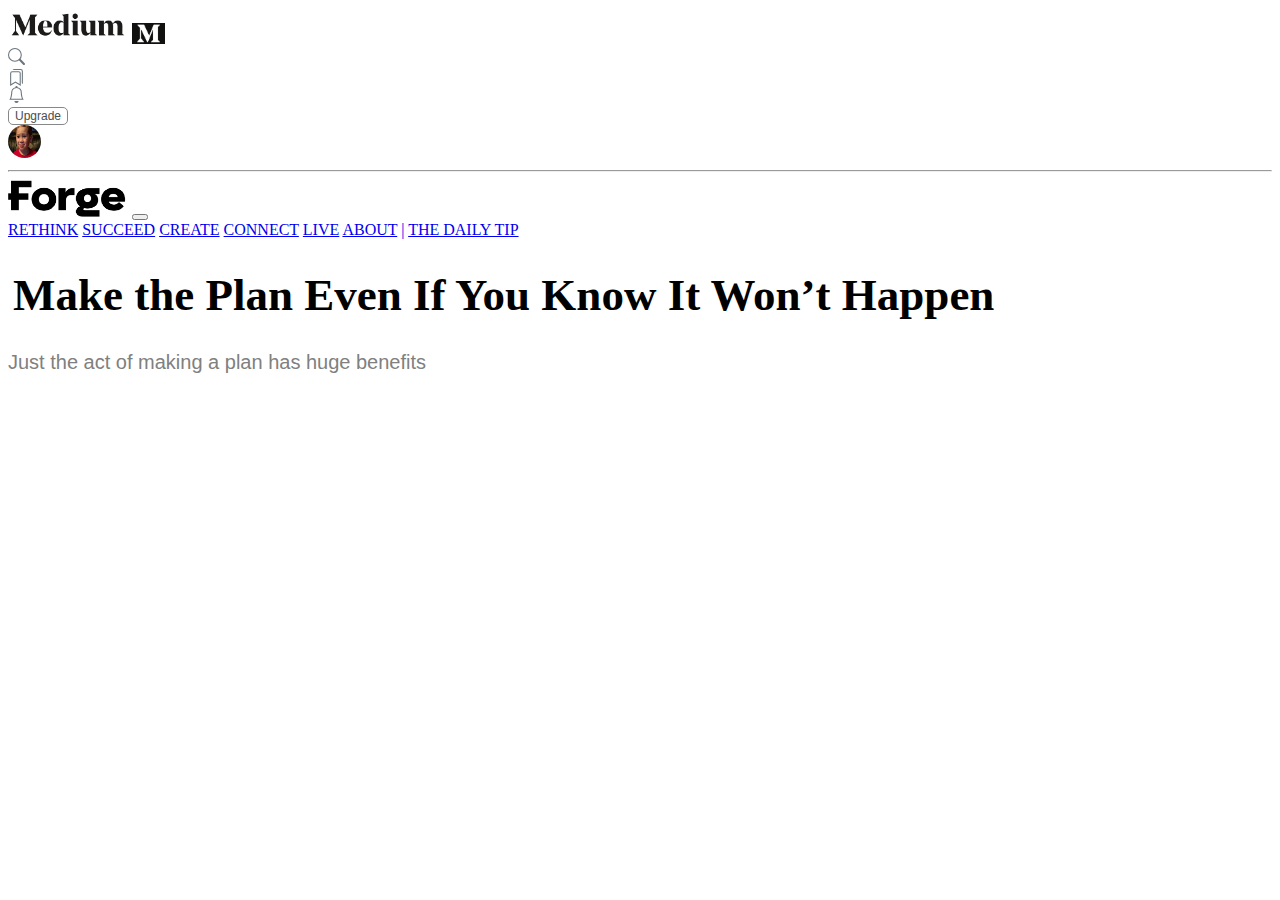
==== blog.html @ 6de5dee2 "Se agrego el HTML del blog" ====
<!DOCTYPE html>
<html lang="en">

<head>
    <meta charset="UTF-8">
    <meta name="viewport" content="width=device-width, initial-scale=1.0">
    <title>Blog</title>
    <link rel="stylesheet" href="https://stackpath.bootstrapcdn.com/bootstrap/4.5.0/css/bootstrap.min.css"
        integrity="sha384-9aIt2nRpC12Uk9gS9baDl411NQApFmC26EwAOH8WgZl5MYYxFfc+NcPb1dKGj7Sk" crossorigin="anonymous" />
    <link rel="stylesheet" href="/css/styles.css" />
</head>

<body>
    <div class="container mt-3">
        <div class="row">
            <div class="col-6">
                <img class="d-none d-md-block cursor-hand" src="images/Logo.png" width="120" alt="">
                <img class="d-sm-block d-md-none cursor-hand" src="images/Logo_Movil.jpg" alt="LogoM" width="33px">
            </div>
            <div class="col-6 d-flex justify-content-end">
                <svg class="bi bi-search cursor-hand mr-3" width="17px" viewBox="0 0 16 16"
                    xmlns="http://www.w3.org/2000/svg">
                    <path fill-rule="evenodd"
                        d="M10.442 10.442a1 1 0 0 1 1.415 0l3.85 3.85a1 1 0 0 1-1.414 1.415l-3.85-3.85a1 1 0 0 1 0-1.415z" />
                    <path fill-rule="evenodd"
                        d="M6.5 12a5.5 5.5 0 1 0 0-11 5.5 5.5 0 0 0 0 11zM13 6.5a6.5 6.5 0 1 1-13 0 6.5 6.5 0 0 1 13 0z" />
                </svg>
                <svg class="bi bi-bookmarks cursor-hand mr-3 btn-hidden" width="17px" viewBox="0 0 16 16"
                    xmlns="http://www.w3.org/2000/svg">
                    <path fill-rule="evenodd"
                        d="M7 13l5 3V4a2 2 0 0 0-2-2H4a2 2 0 0 0-2 2v12l5-3zm-4 1.234l4-2.4 4 2.4V4a1 1 0 0 0-1-1H4a1 1 0 0 0-1 1v10.234z" />
                    <path d="M14 14l-1-.6V2a1 1 0 0 0-1-1H4.268A2 2 0 0 1 6 0h6a2 2 0 0 1 2 2v12z" />
                </svg>
                <svg class="bi bi-bell cursor-hand mr-3" width="17px" viewBox="0 0 16 16"
                    xmlns="http://www.w3.org/2000/svg">
                    <path d="M8 16a2 2 0 0 0 2-2H6a2 2 0 0 0 2 2z" />
                    <path fill-rule="evenodd"
                        d="M8 1.918l-.797.161A4.002 4.002 0 0 0 4 6c0 .628-.134 2.197-.459 3.742-.16.767-.376 1.566-.663 2.258h10.244c-.287-.692-.502-1.49-.663-2.258C12.134 8.197 12 6.628 12 6a4.002 4.002 0 0 0-3.203-3.92L8 1.917zM14.22 12c.223.447.481.801.78 1H1c.299-.199.557-.553.78-1C2.68 10.2 3 6.88 3 6c0-2.42 1.72-4.44 4.005-4.901a1 1 0 1 1 1.99 0A5.002 5.002 0 0 1 13 6c0 .88.32 4.2 1.22 6z" />
                </svg>
                <button id="save-article" type="button"
                    class="btn btn-light cursor-hand mr-3 btn-hidden btn-upgrade">Upgrade</button>
                <img class="cursor-hand FotoPerfil" src="images/Ninomedium.jpeg" width="33px" height="33px"
                    alt="FotoPerfil">
            </div>
        </div>
    </div>
    <hr>
    <nav class="navbar navbar-expand-md navbar-light shadow-sm">
        <a class="navbar-brand" href="#"><img class="d-md-block cursor-hand ml-5" src="/images/forge_logo.png" width="120" alt=""></a>
        <button class="navbar-toggler" type="button" data-toggle="collapse" data-target="#navbarNavAltMarkup" aria-controls="navbarNavAltMarkup" aria-expanded="false" aria-label="Toggle navigation">
            <span class="navbar-toggler-icon"></span>
        </button>
        <div class="collapse navbar-collapse" id="navbarNavAltMarkup">
            <div class="navbar-nav">
                <a class="nav-item nav-link" href="#">RETHINK</a>
                <a class="nav-item nav-link" href="#">SUCCEED</a>
                <a class="nav-item nav-link" href="#">CREATE</a>
                <a class="nav-item nav-link" href="#">CONNECT</a>
                <a class="nav-item nav-link" href="#">LIVE</a>
                <a class="nav-item nav-link" href="#">ABOUT</a>
                <a class="nav-item nav-link disabled" href="#">|</a>
                <a class="nav-item nav-link" href="#">THE DAILY TIP</a>
            </div>
        </div>
    </nav>
    <div class="container">
        <div class="row">
            <div class="col-12 col-md-8">
                <h1 id="font-title" class="text-dark mt-4 mt-md-4">Make the Plan Even If You Know It Won’t Happen</h1>
                <h2 id="font-subtitle-blog" class=" mt-4 mt-md-4">Just the act of making a plan has huge benefits</h2>
            </div>
        </div>
    </div>
    <!-- ----------- En lazando archivos necesarios para BOOTSTRAP ---------------------- -->
    <script src="https://code.jquery.com/jquery-3.5.1.min.js"
        integrity="sha256-9/aliU8dGd2tb6OSsuzixeV4y/faTqgFtohetphbbj0=" crossorigin="anonymous"></script>
    <script src="https://cdn.jsdelivr.net/npm/popper.js@1.16.0/dist/umd/popper.min.js"
        integrity="sha384-Q6E9RHvbIyZFJoft+2mJbHaEWldlvI9IOYy5n3zV9zzTtmI3UksdQRVvoxMfooAo"
        crossorigin="anonymous"></script>
    <!-- Enlazando bootstrap en script para que funcione-->
    <script src="https://stackpath.bootstrapcdn.com/bootstrap/4.5.0/js/bootstrap.min.js"
        integrity="sha384-OgVRvuATP1z7JjHLkuOU7Xw704+h835Lr+6QL9UvYjZE3Ipu6Tp75j7Bh/kR0JKI"
        crossorigin="anonymous"></script>
    <script src="/js/main.js"></script>
</body>

</html>
---- css/styles.css ----
svg {
  fill: #6c757d;
}

.author {
  font-size: 11px;
  color: #6c757d;
}

.section-a-center-card {
  line-height: 1;
  font-size: 0.8rem;
}

.section-a-center-card img {
  width: 100px;
  height: 100px;
}

.section-a-center-card a {
  color: black;
  font-size: 0.8rem;
}

.cursor-hand:hover {
  cursor: pointer;
}

.btn {
  border-radius: 5px;
  border: solid 0.5px;
  font-size: 12px;
  color: #4d4d4d;
}

.btn-upgrade {
  border: 1px solid #888888;
  background-color: #fff;
}

.btn-upgrade:hover {
  border: 1px solid black;
  background-color: #fff;
}

.btn-hidden {
  display: none;
}

@media (min-width: 768px) {
  .btn-hidden {
    display: block;
  }
}

.btn-learn {
  background-color: #03a87c;
  color: #fff;
}

.btn-learn:hover {
  background-color: #029e74;
  color: #fff;
}

.popover-body {
  padding: 0;
}

.popover-body ul {
  margin: 0;
  padding: 10px;
  list-style: none;
}

.popover-body ul li {
  margin: 2px 0;
}

.popover-body ul li a {
  text-decoration: none;
}

.parent-nav-sticky {
  width: 100%;
  position: -webkit-sticky;
  position: sticky;
  z-index: 1;
  top: 0;
  display: -webkit-box;
  display: -ms-flexbox;
  display: flex;
  -webkit-box-pack: center;
      -ms-flex-pack: center;
          justify-content: center;
  background-color: #fff;
}

.parent-nav-sticky .nav-sticky {
  -webkit-box-align: end;
      -ms-flex-align: end;
          align-items: flex-end;
  width: 90%;
  overflow: auto;
}

.parent-nav-sticky .nav-sticky ul {
  display: -webkit-box;
  display: -ms-flexbox;
  display: flex;
  white-space: nowrap;
  margin: 0;
  padding: 0;
}

.parent-nav-sticky .nav-sticky ul li {
  margin: 0 7.5px;
  list-style: none;
}

.parent-nav-sticky .nav-sticky ul li a {
  color: #6c757d;
  text-align: justify;
}

@media (min-width: 768px) {
  .parent-nav-sticky .nav-sticky {
    -webkit-box-align: end;
        -ms-flex-align: end;
            align-items: flex-end;
    width: 85%;
    overflow: auto;
  }
  .parent-nav-sticky .nav-sticky ul {
    display: -webkit-box;
    display: -ms-flexbox;
    display: flex;
    -webkit-box-pack: space-evenly;
        -ms-flex-pack: space-evenly;
            justify-content: space-evenly;
  }
  .parent-nav-sticky .nav-sticky ul li {
    margin: 0 7.5px;
    list-style: none;
  }
  .parent-nav-sticky .nav-sticky ul li a {
    color: #6c757d;
    text-align: justify;
  }
}

.nav-header {
  list-style: none;
  display: -webkit-box;
  display: -ms-flexbox;
  display: flex;
}

.nav-header li {
  margin-left: 15px;
}

.nav-header li a {
  color: #6c757d;
}

.nav-header2 {
  text-align: center;
  position: -webkit-sticky;
  position: sticky;
  top: 0;
}

.nav-header2 a {
  margin-left: 10px;
  color: #6c757d;
}

.popular-on-medium {
  position: -webkit-sticky;
  position: sticky;
  top: -120px;
}

.popular-on-medium .nav-popular a {
  color: #6c757d;
  margin-left: 15px;
}

.hero {
  position: relative;
}

.hero .hero-image {
  display: block;
  background-image: url(https://images.unsplash.com/flagged/photo-1575865655210-29e6bff713fa?ixlib=rb-1.2.1&ixid=eyJhcHBfaWQiOjEyMDd9&auto=format&fit=crop&w=500&q=60);
  height: 150px;
  width: 100%;
  background-position: 50% 42% !important;
  text-indent: -9999px;
  margin-right: 10px;
}

.hero .hero-right {
  background-image: url(https://cdn-images-1.medium.com/fit/c/504/222/1*-o6fzNrq3WHE8Pjvo191kA.jpeg);
}

.hero .hero-text-right {
  margin-left: -15px;
}

.hero .hero-image-right {
  background-image: url(https://cdn-images-1.medium.com/fit/c/504/222/1*-o6fzNrq3WHE8Pjvo191kA.jpeg);
}

@media only screen and (min-width: 1360px) {
  .hero .hero-image {
    position: absolute;
    left: -30%;
    width: 120%;
  }
  .hero h5 {
    margin-top: 175px;
  }
  .hero .hero-image-right {
    right: -3%;
    left: auto;
    width: 103%;
  }
  .hero .hero {
    left: 20px;
  }
}

.FotoPerfil {
  border-radius: 50%;
}

.network-color {
  background-color: #d7efee;
  padding: 10px;
}

.network-color h5 {
  font-family: "Noto Sans", sans-serif;
}

.network-color img {
  width: 40%;
}

.network-content-color {
  background-color: #fafafa;
  color: black;
  font-size: 0.8rem;
  padding-top: 15px;
}

.anchor {
  font-size: 0.8rem;
}

.anchor a {
  color: black;
}

.see-editors {
  text-align: justify;
}

.see-editors a {
  color: #03a87c;
  text-decoration: none;
}

@media (min-width: 768px) {
  .see-editors {
    text-align: end;
  }
}

.history-image {
  width: 100px;
  height: 100px;
}

.text-card-section {
  font-size: 0.8rem;
}

.text-card-section h5 {
  font-size: 1rem;
}

@media (min-width: 1360px) {
  .text-card-section {
    font-size: 1rem;
  }
  .text-card-section h5 {
    font-size: 1.25rem;
  }
}

#upgrade-medium {
  opacity: 85%;
}

#body-formulario {
  background-image: url("../images/1_90cu6c0u4ZL8H8ic1woZDw@2x.png");
  background-repeat: no-repeat;
  background-size: 600px;
  background-position: bottom;
}

@media (min-width: 728px) {
  #body-formulario {
    background-image: none;
  }
}

#font-title {
  font-family: 'Crimson Text', serif;
  font-size: 45px;
  font-weight: bold;
  margin-left: 5px;
}

#font-subtitle-blog {
  font-family: Arial, Helvetica, sans-serif;
  font-size: 20px;
  font-weight: lighter;
  color: gray;
}
/*# sourceMappingURL=styles.css.map */
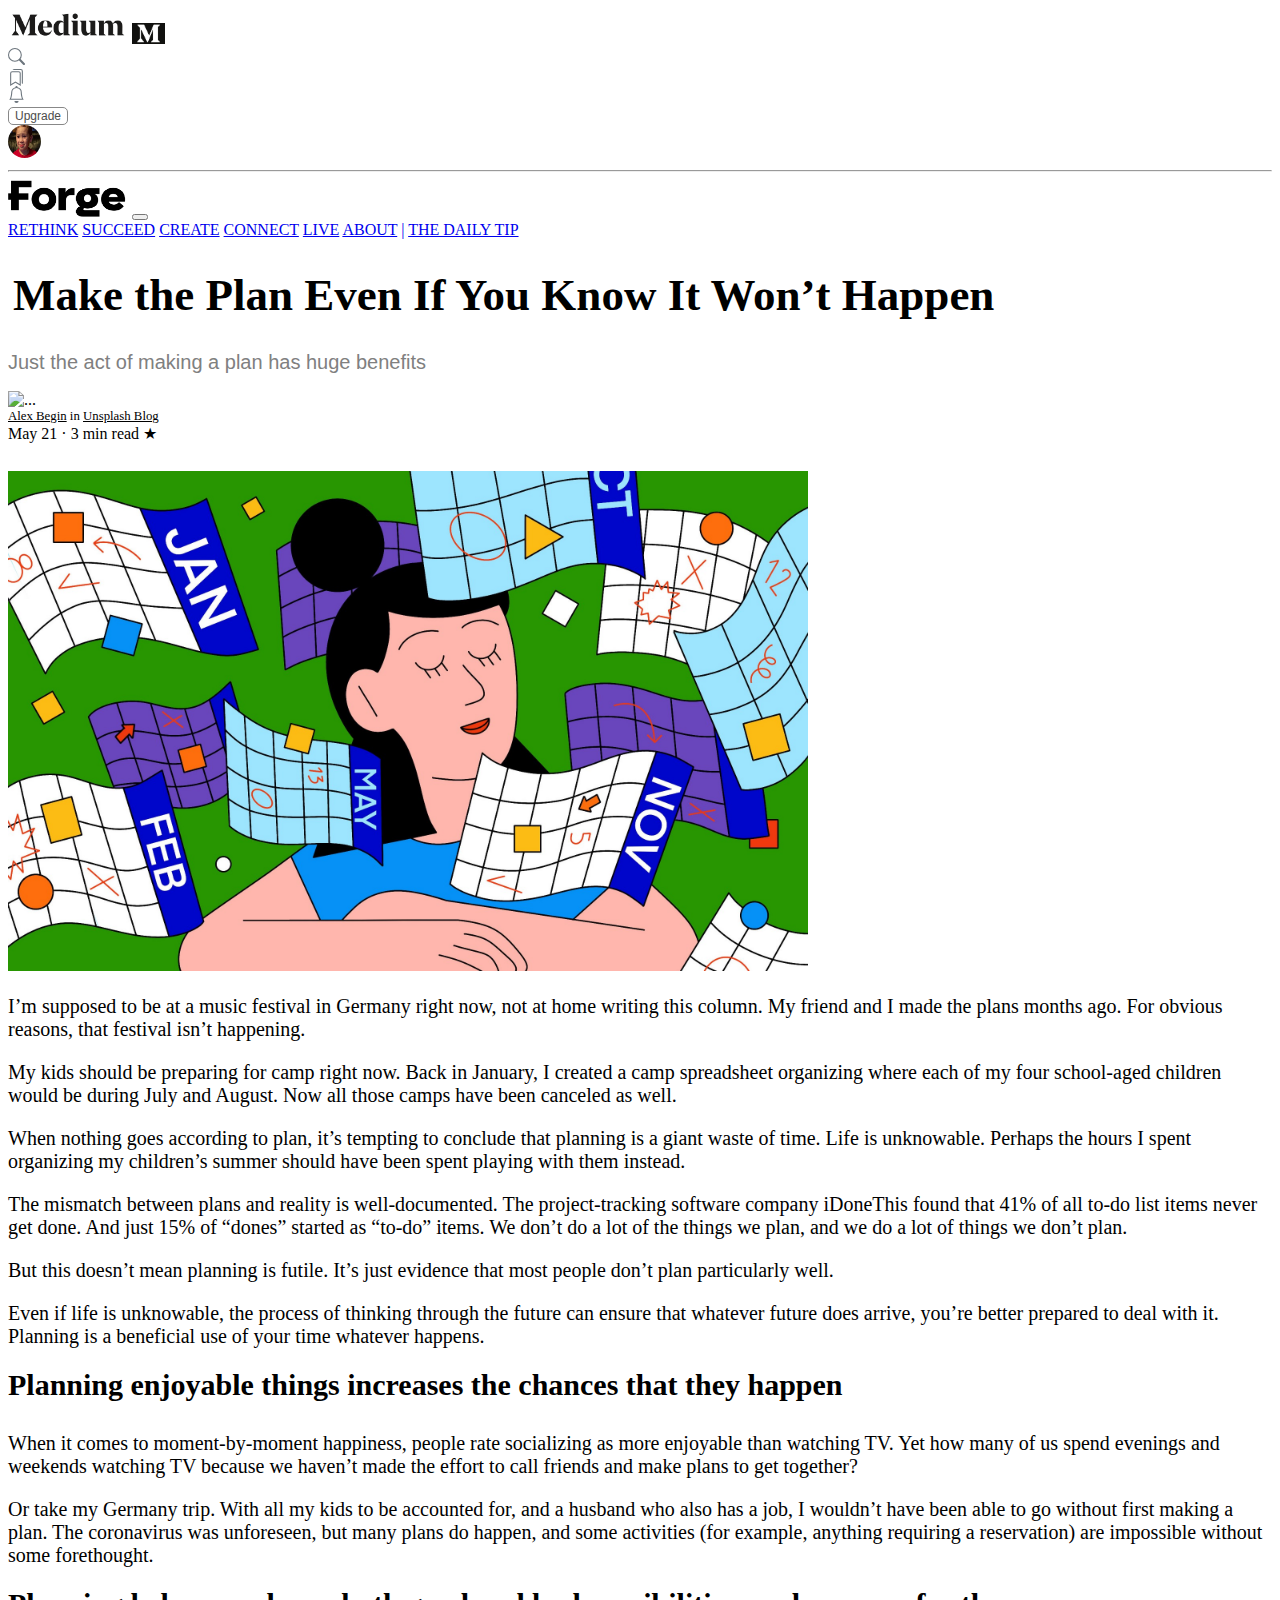
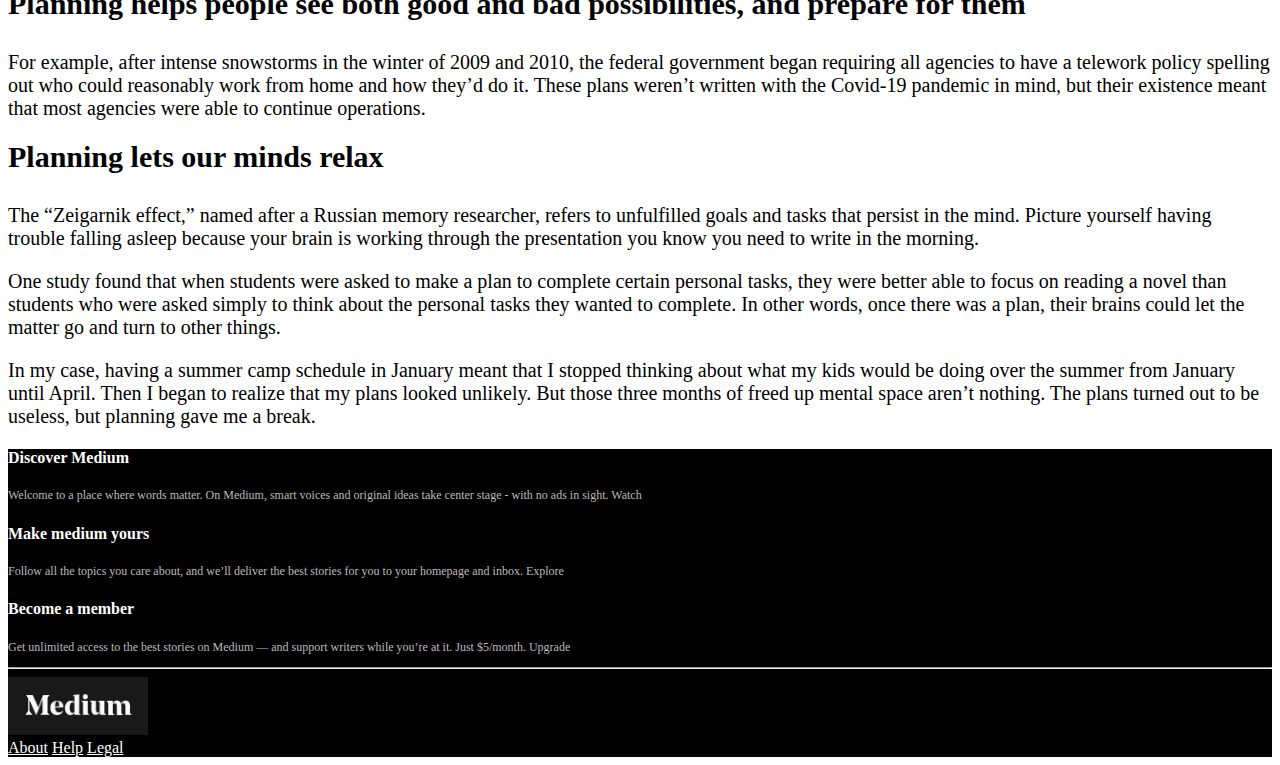
==== commit 1cdf145a: "Se agregó el HTML del blog" ====
--- a/blog.html
+++ b/blog.html
@@ -64,10 +64,46 @@
         </div>
     </nav>
     <div class="container">
-        <div class="row">
+        <div class="row justify-content-center">
             <div class="col-12 col-md-8">
                 <h1 id="font-title" class="text-dark mt-4 mt-md-4">Make the Plan Even If You Know It Won’t Happen</h1>
                 <h2 id="font-subtitle-blog" class=" mt-4 mt-md-4">Just the act of making a plan has huge benefits</h2>
+            </div>
+            <div class="col-12 col-md-8 mt-4">
+                <div class="row mb-4 w-100">
+                    <div class="col-1 text-muted">
+                        <img src="https://cdn-images-1.medium.com/fit/c/40/40/2*goy7ry8ZhVo8PxPB9E9Ayg.png" alt="..." class="rounded-circle">
+                    </div>
+                    <div class="col-4 text-left">
+                        <div class="anchor"><a href="#">Alex Begin</a> in <a href="#">Unsplash Blog</a></div>
+                        <span class="text-muted text-aside">May 21 &CenterDot; 3 min read &starf;</span>
+                    </div>
+                    <div class="col-7 d-flex justify-content-end">
+                        <ion-icon class="icons-blog" name="logo-twitter"></ion-icon>
+                        <ion-icon class="icons-blog" name="logo-linkedin"></ion-icon>
+                        <ion-icon class="icons-blog" name="logo-facebook"></ion-icon>
+                        <ion-icon class="icons-blog" name="bookmark-outline"></ion-icon>
+                        <ion-icon class="icons-blog" name="ellipsis-horizontal-outline"></ion-icon>
+                    </div>
+                </div>
+            </div>
+            <img class="image-blog" src="/images/1_680Ev8MZdzDMud6RQ_VcMA.jpeg" alt="">
+            <div class=" paragraph-blog col-12 col-md-8 mt-4">
+                <p>I’m supposed to be at a music festival in Germany right now, not at home writing this column. My friend and I made the plans months ago. For obvious reasons, that festival isn’t happening.</p>
+                <p>My kids should be preparing for camp right now. Back in January, I created a camp spreadsheet organizing where each of my four school-aged children would be during July and August. Now all those camps have been canceled as well.</p>
+                <p>When nothing goes according to plan, it’s tempting to conclude that planning is a giant waste of time. Life is unknowable. Perhaps the hours I spent organizing my children’s summer should have been spent playing with them instead.</p>
+                <p>The mismatch between plans and reality is well-documented. The project-tracking software company iDoneThis found that 41% of all to-do list items never get done. And just 15% of “dones” started as “to-do” items. We don’t do a lot of the things we plan, and we do a lot of things we don’t plan.</p>
+                <p>But this doesn’t mean planning is futile. It’s just evidence that most people don’t plan particularly well.</p>
+                <p>Even if life is unknowable, the process of thinking through the future can ensure that whatever future does arrive, you’re better prepared to deal with it. Planning is a beneficial use of your time whatever happens.</p>
+                <h3>Planning enjoyable things increases the chances that they happen</h3>
+                <p>When it comes to moment-by-moment happiness, people rate socializing as more enjoyable than watching TV. Yet how many of us spend evenings and weekends watching TV because we haven’t made the effort to call friends and make plans to get together?</p>
+                <p>Or take my Germany trip. With all my kids to be accounted for, and a husband who also has a job, I wouldn’t have been able to go without first making a plan. The coronavirus was unforeseen, but many plans do happen, and some activities (for example, anything requiring a reservation) are impossible without some forethought.</p>
+                <h3>Planning helps people see both good and bad possibilities, and prepare for them</h3>
+                <p>For example, after intense snowstorms in the winter of 2009 and 2010, the federal government began requiring all agencies to have a telework policy spelling out who could reasonably work from home and how they’d do it. These plans weren’t written with the Covid-19 pandemic in mind, but their existence meant that most agencies were able to continue operations.</p>
+                <h3>Planning lets our minds relax</h3>
+                <p>The “Zeigarnik effect,” named after a Russian memory researcher, refers to unfulfilled goals and tasks that persist in the mind. Picture yourself having trouble falling asleep because your brain is working through the presentation you know you need to write in the morning.</p>
+                <p>One study found that when students were asked to make a plan to complete certain personal tasks, they were better able to focus on reading a novel than students who were asked simply to think about the personal tasks they wanted to complete. In other words, once there was a plan, their brains could let the matter go and turn to other things.</p>
+                <p>In my case, having a summer camp schedule in January meant that I stopped thinking about what my kids would be doing over the summer from January until April. Then I began to realize that my plans looked unlikely. But those three months of freed up mental space aren’t nothing. The plans turned out to be useless, but planning gave me a break.</p>
             </div>
         </div>
     </div>
@@ -82,6 +118,36 @@
         integrity="sha384-OgVRvuATP1z7JjHLkuOU7Xw704+h835Lr+6QL9UvYjZE3Ipu6Tp75j7Bh/kR0JKI"
         crossorigin="anonymous"></script>
     <script src="/js/main.js"></script>
+    <script src="https://unpkg.com/ionicons@5.0.0/dist/ionicons.js"></script>
 </body>
+<footer class="footer p-5">
+    <div class="container">
+        <div class="row">
+            <div class="col-12 col-md-4 justify-content-between mt-5">
+                <h4>Discover Medium</h4>
+                <p>Welcome to a place where words matter. On Medium, smart voices and original ideas take center stage - with no ads in sight. Watch</p>
+            </div>
+            <div class="col-12 col-md-4 justify-content-between mt-5">
+                <h4>Make medium yours</h4>
+                <p>Follow all the topics you care about, and we’ll deliver the best stories for you to your homepage and inbox. Explore</p>
+            </div>
+            <div class="col-12 col-md-4 justify-content-between mt-5">
+                <h4>Become a member</h4>
+                <p>Get unlimited access to the best stories on Medium — and support writers while you’re at it. Just $5/month. Upgrade</p>
+            </div>
+        </div>
+        <hr>
+        <div class="d-flex">
+            <div class=" row col-12 col-md-5 justify-content-between">
+                <img class="d-flex d-md-block cursor-hand" src="/images/logo_medium_white.png" width="140" alt="">
+            </div>
+            <div class="col-12 col-md-7 d-flex justify-content-end">
+                <a class="footer-links mx-3 mt-3" href="#">About</a>
+                <a class="footer-links mx-3 mt-3" href="#">Help</a>
+                <a class="footer-links mx-3 mt-3" href="#">Legal</a>
+            </div>
+        </div>
+    </div>
+</footer>
 
 </html>--- a/css/styles.css
+++ b/css/styles.css
@@ -79,6 +79,22 @@
 
 .popover-body ul li a {
   text-decoration: none;
+}
+
+.card-post-hide {
+  position: absolute;
+  z-index: 1;
+  opacity: 0.95;
+  background-color: white;
+  display: -webkit-box;
+  display: -ms-flexbox;
+  display: flex;
+  -webkit-box-align: center;
+      -ms-flex-align: center;
+          align-items: center;
+  -webkit-box-pack: center;
+      -ms-flex-pack: center;
+          justify-content: center;
 }
 
 .parent-nav-sticky {
@@ -121,6 +137,7 @@
 .parent-nav-sticky .nav-sticky ul li a {
   color: #6c757d;
   text-align: justify;
+  text-decoration: none;
 }
 
 @media (min-width: 768px) {
@@ -273,7 +290,7 @@
   text-decoration: none;
 }
 
-@media (min-width: 768px) {
+@media (min-width: 960px) {
   .see-editors {
     text-align: end;
   }
@@ -331,4 +348,46 @@
   font-weight: lighter;
   color: gray;
 }
+
+.icons-blog {
+  font-size: 25px;
+  margin-left: 5px;
+  margin-right: 5px;
+  margin-top: 10px;
+}
+
+.image-blog {
+  -o-object-fit: cover;
+     object-fit: cover;
+  width: 800px;
+}
+
+.paragraph-blog p {
+  font-family: 'Crimson Text', serif;
+  font-size: 20px;
+  font-weight: lighter;
+}
+
+.paragraph-blog h3 {
+  font-size: 30px;
+  font-weight: bold;
+  margin-top: 15px;
+}
+
+footer {
+  background-color: black;
+}
+
+footer p {
+  font-size: 12px;
+  color: #bbbbbb;
+}
+
+footer h4 {
+  color: white;
+}
+
+.footer-links {
+  color: white;
+}
 /*# sourceMappingURL=styles.css.map */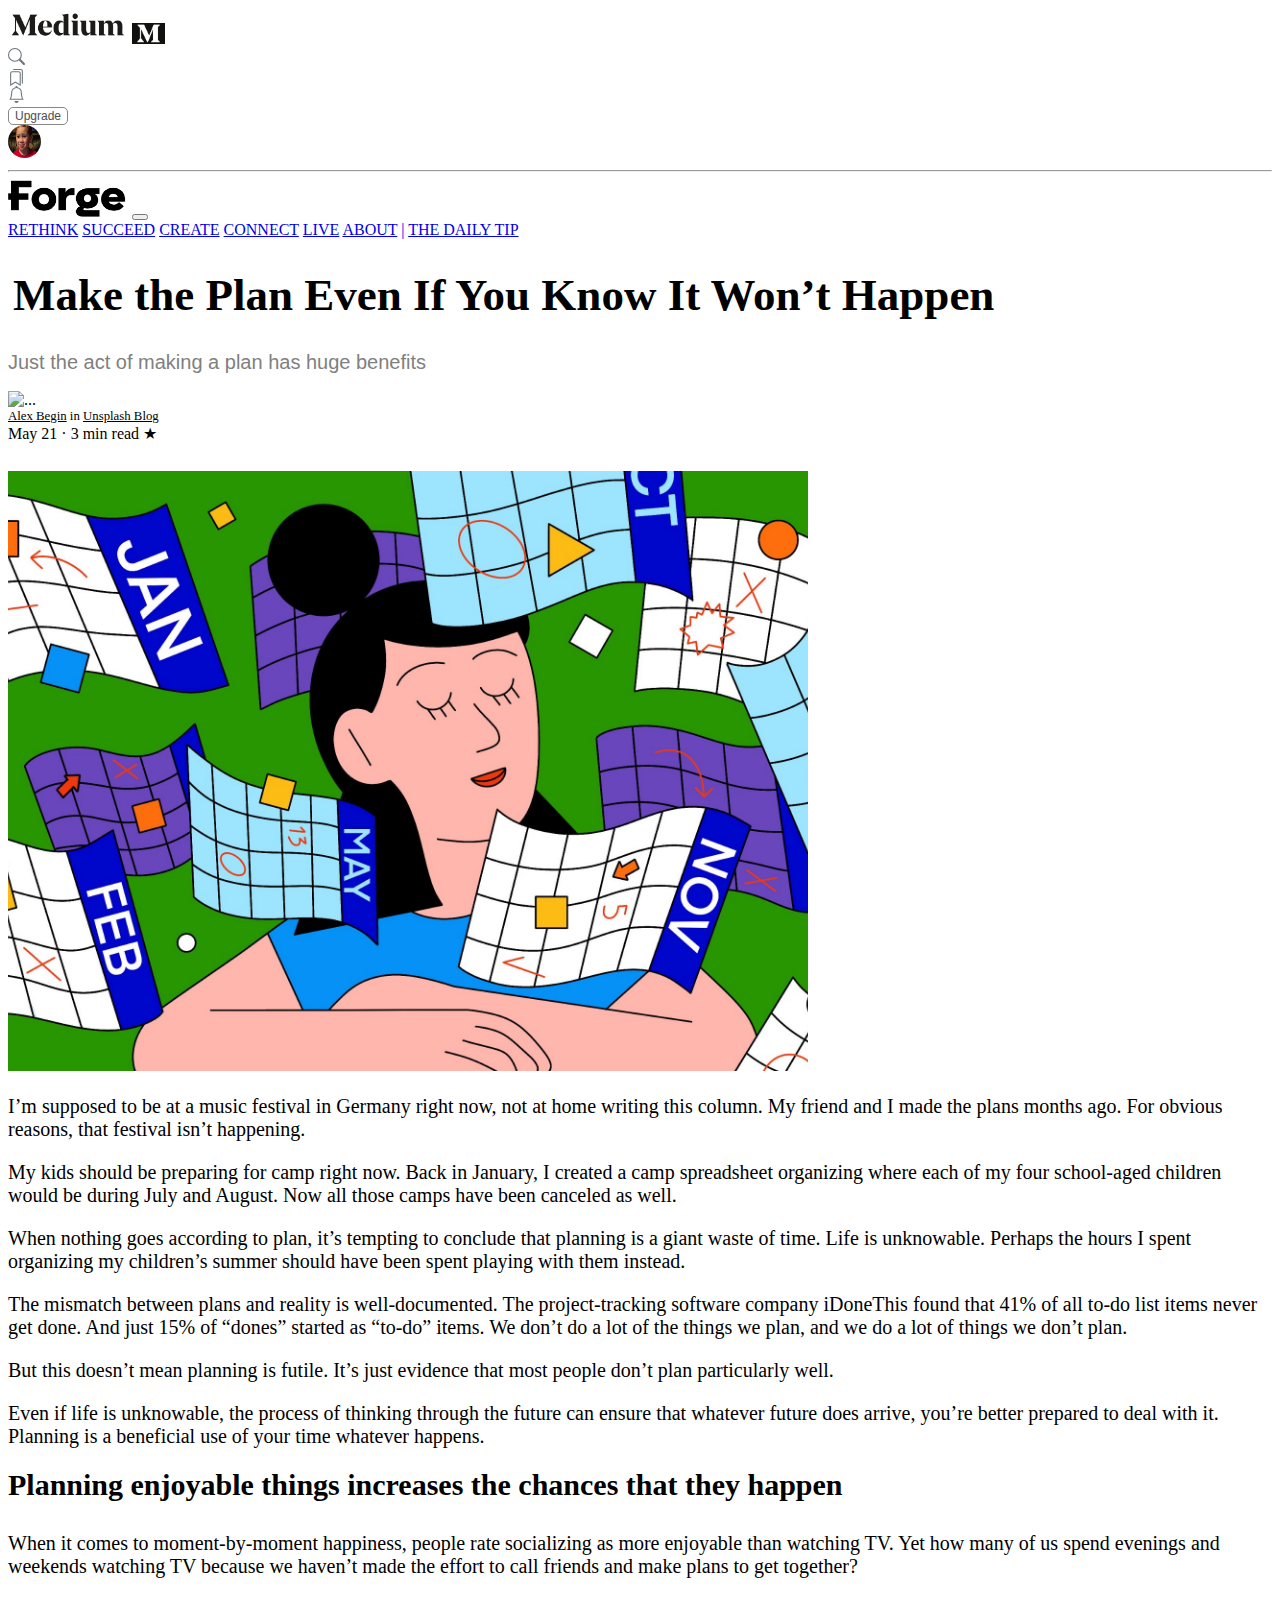
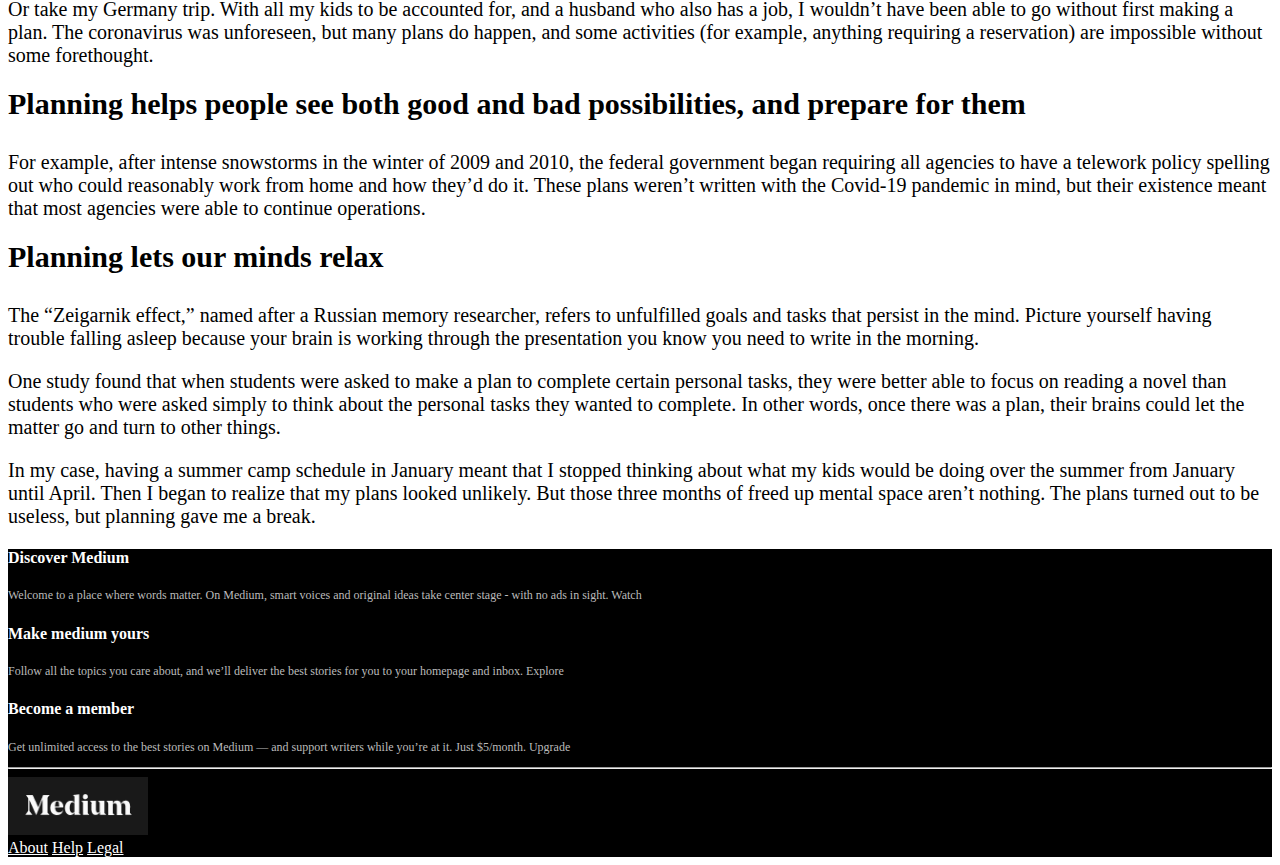
==== commit 18998ed3: ":bug: Se arreglo el footer en el HTML blog" ====
--- a/blog.html
+++ b/blog.html
@@ -71,14 +71,14 @@
             </div>
             <div class="col-12 col-md-8 mt-4">
                 <div class="row mb-4 w-100">
-                    <div class="col-1 text-muted">
+                    <div class="col-2 col-md-1 text-muted">
                         <img src="https://cdn-images-1.medium.com/fit/c/40/40/2*goy7ry8ZhVo8PxPB9E9Ayg.png" alt="..." class="rounded-circle">
                     </div>
-                    <div class="col-4 text-left">
+                    <div class="col-9 col-md-4 text-left">
                         <div class="anchor"><a href="#">Alex Begin</a> in <a href="#">Unsplash Blog</a></div>
                         <span class="text-muted text-aside">May 21 &CenterDot; 3 min read &starf;</span>
                     </div>
-                    <div class="col-7 d-flex justify-content-end">
+                    <div class="col-9 col-md-7 d-flex justify-content-end">
                         <ion-icon class="icons-blog" name="logo-twitter"></ion-icon>
                         <ion-icon class="icons-blog" name="logo-linkedin"></ion-icon>
                         <ion-icon class="icons-blog" name="logo-facebook"></ion-icon>
@@ -87,7 +87,7 @@
                     </div>
                 </div>
             </div>
-            <img class="image-blog" src="/images/1_680Ev8MZdzDMud6RQ_VcMA.jpeg" alt="">
+            <img class=" col-md-12 image-blog" src="/images/1_680Ev8MZdzDMud6RQ_VcMA.jpeg" alt="">
             <div class=" paragraph-blog col-12 col-md-8 mt-4">
                 <p>I’m supposed to be at a music festival in Germany right now, not at home writing this column. My friend and I made the plans months ago. For obvious reasons, that festival isn’t happening.</p>
                 <p>My kids should be preparing for camp right now. Back in January, I created a camp spreadsheet organizing where each of my four school-aged children would be during July and August. Now all those camps have been canceled as well.</p>
@@ -138,10 +138,10 @@
         </div>
         <hr>
         <div class="d-flex">
-            <div class=" row col-12 col-md-5 justify-content-between">
+            <div class=" col-3 col-md-5 justify-content-between">
                 <img class="d-flex d-md-block cursor-hand" src="/images/logo_medium_white.png" width="140" alt="">
             </div>
-            <div class="col-12 col-md-7 d-flex justify-content-end">
+            <div class="col-3 col-md-7 d-flex justify-content-end">
                 <a class="footer-links mx-3 mt-3" href="#">About</a>
                 <a class="footer-links mx-3 mt-3" href="#">Help</a>
                 <a class="footer-links mx-3 mt-3" href="#">Legal</a>
--- a/css/styles.css
+++ b/css/styles.css
@@ -359,7 +359,17 @@
 .image-blog {
   -o-object-fit: cover;
      object-fit: cover;
-  width: 800px;
+  width: 400px;
+  height: 300px;
+}
+
+@media (min-width: 728px) {
+  .image-blog {
+    -o-object-fit: cover;
+       object-fit: cover;
+    width: 800px;
+    height: 600px;
+  }
 }
 
 .paragraph-blog p {
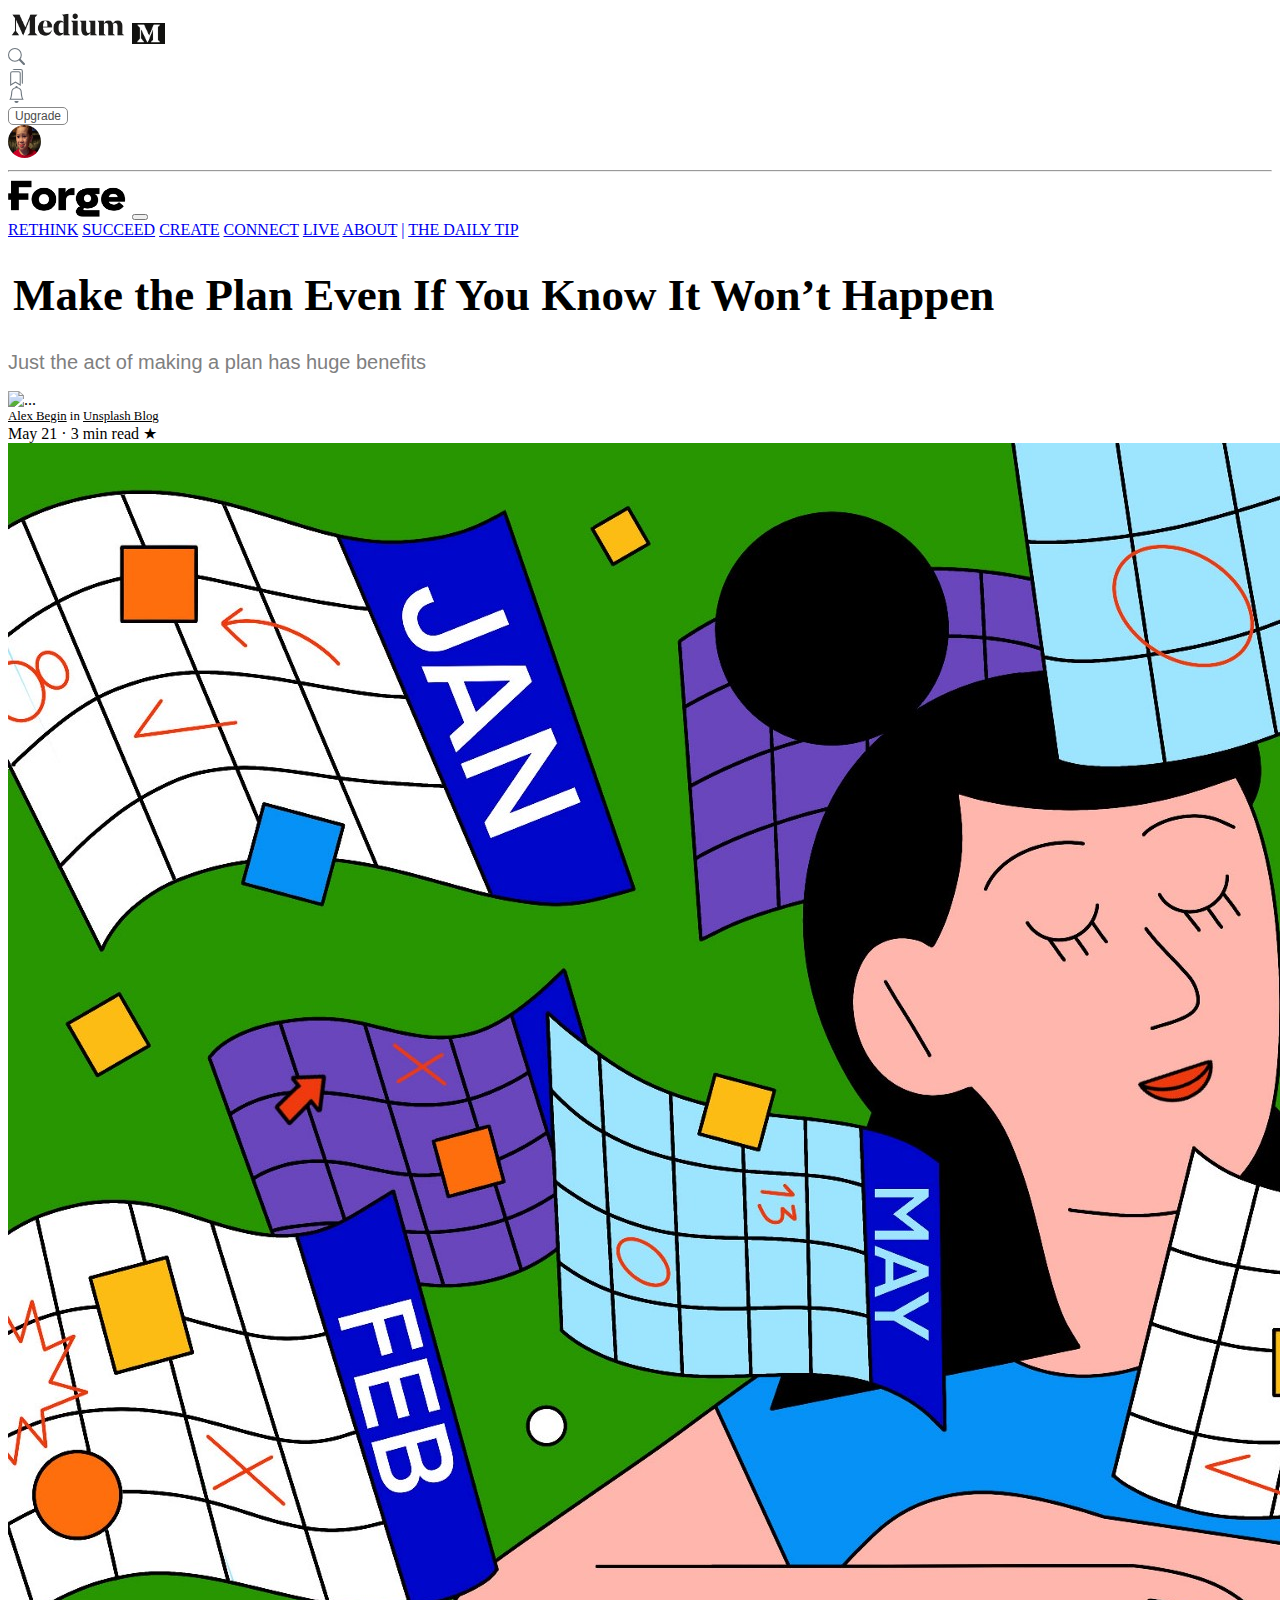
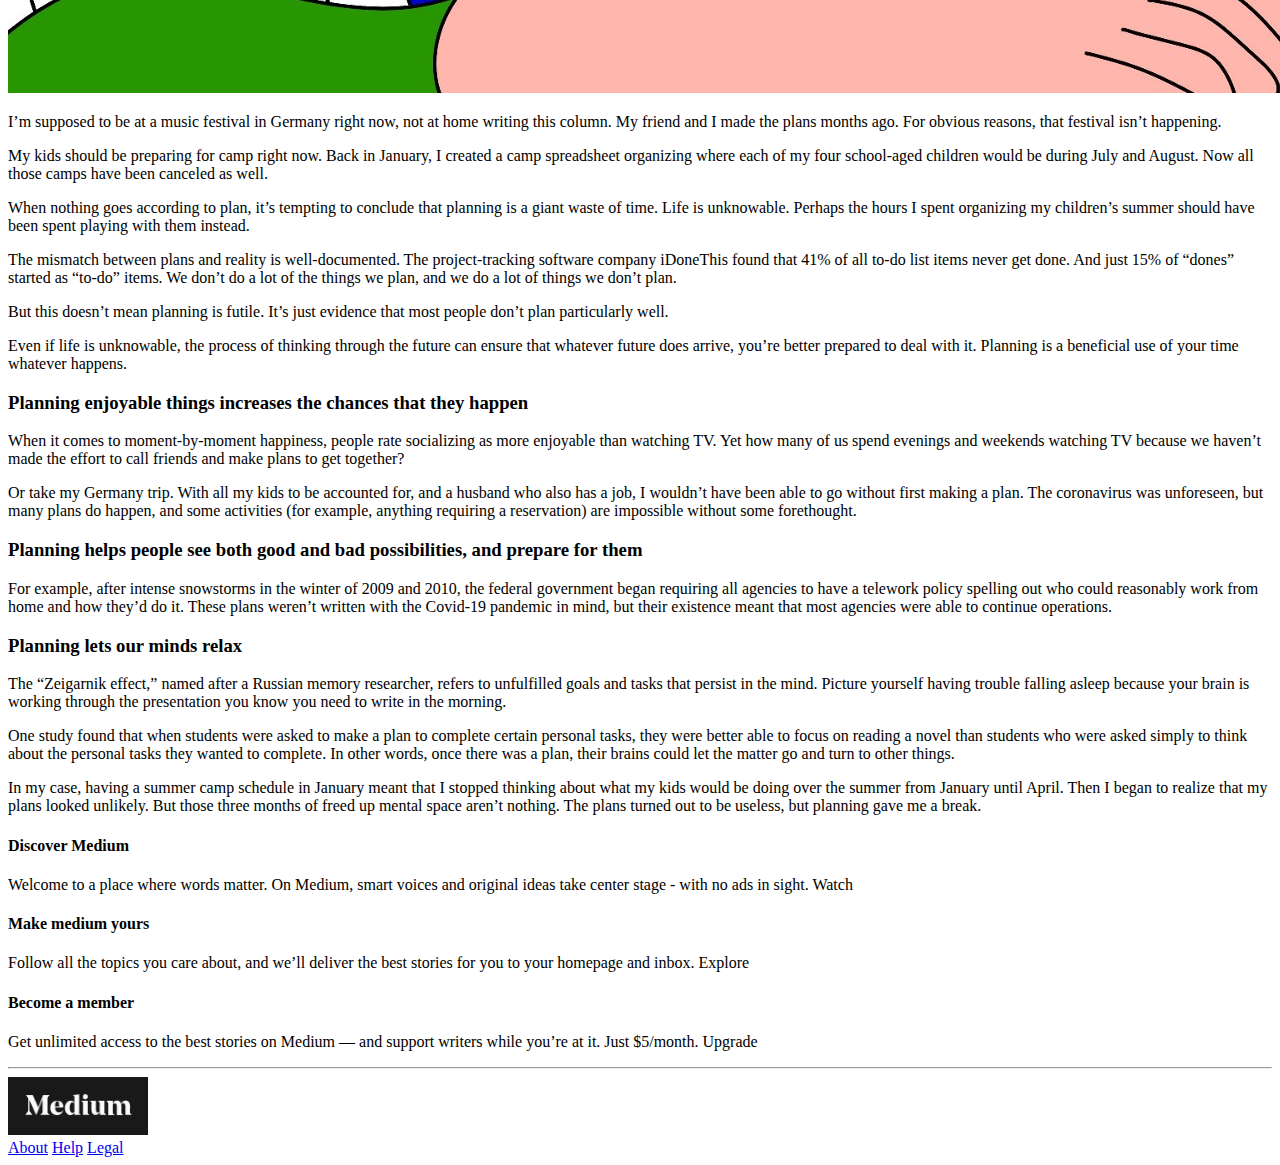
==== commit edd89129: ":bug: se arreglo el footer de Html blog" ====
--- a/blog.html
+++ b/blog.html
@@ -78,7 +78,7 @@
                         <div class="anchor"><a href="#">Alex Begin</a> in <a href="#">Unsplash Blog</a></div>
                         <span class="text-muted text-aside">May 21 &CenterDot; 3 min read &starf;</span>
                     </div>
-                    <div class="col-9 col-md-7 d-flex justify-content-end">
+                    <div class="col-7 col-md-7 d-flex justify-content-end">
                         <ion-icon class="icons-blog" name="logo-twitter"></ion-icon>
                         <ion-icon class="icons-blog" name="logo-linkedin"></ion-icon>
                         <ion-icon class="icons-blog" name="logo-facebook"></ion-icon>
@@ -138,10 +138,10 @@
         </div>
         <hr>
         <div class="d-flex">
-            <div class=" col-3 col-md-5 justify-content-between">
-                <img class="d-flex d-md-block cursor-hand" src="/images/logo_medium_white.png" width="140" alt="">
+            <div class="col-6 col-md-5">
+                <img class=" d-none d-md-block cursor-hand" src="/images/logo_medium_white.png" width="140" alt="">
             </div>
-            <div class="col-3 col-md-7 d-flex justify-content-end">
+            <div class="col-6 col-md-7 d-flex justify-content-end">
                 <a class="footer-links mx-3 mt-3" href="#">About</a>
                 <a class="footer-links mx-3 mt-3" href="#">Help</a>
                 <a class="footer-links mx-3 mt-3" href="#">Legal</a>
--- a/css/styles.css
+++ b/css/styles.css
@@ -1,5 +1,9 @@
 svg {
   fill: #6c757d;
+}
+
+.post-card h5 {
+  font-size: 1.06rem;
 }
 
 .author {
@@ -79,6 +83,16 @@
 
 .popover-body ul li a {
   text-decoration: none;
+}
+
+.post-body a {
+  text-decoration: none;
+  color: black;
+}
+
+.post-body a img {
+  min-height: 160px;
+  max-height: 160px;
 }
 
 .card-post-hide {
@@ -336,7 +350,7 @@
 }
 
 #font-title {
-  font-family: 'Crimson Text', serif;
+  font-family: "Crimson Text", serif;
   font-size: 45px;
   font-weight: bold;
   margin-left: 5px;
@@ -348,56 +362,4 @@
   font-weight: lighter;
   color: gray;
 }
-
-.icons-blog {
-  font-size: 25px;
-  margin-left: 5px;
-  margin-right: 5px;
-  margin-top: 10px;
-}
-
-.image-blog {
-  -o-object-fit: cover;
-     object-fit: cover;
-  width: 400px;
-  height: 300px;
-}
-
-@media (min-width: 728px) {
-  .image-blog {
-    -o-object-fit: cover;
-       object-fit: cover;
-    width: 800px;
-    height: 600px;
-  }
-}
-
-.paragraph-blog p {
-  font-family: 'Crimson Text', serif;
-  font-size: 20px;
-  font-weight: lighter;
-}
-
-.paragraph-blog h3 {
-  font-size: 30px;
-  font-weight: bold;
-  margin-top: 15px;
-}
-
-footer {
-  background-color: black;
-}
-
-footer p {
-  font-size: 12px;
-  color: #bbbbbb;
-}
-
-footer h4 {
-  color: white;
-}
-
-.footer-links {
-  color: white;
-}
 /*# sourceMappingURL=styles.css.map */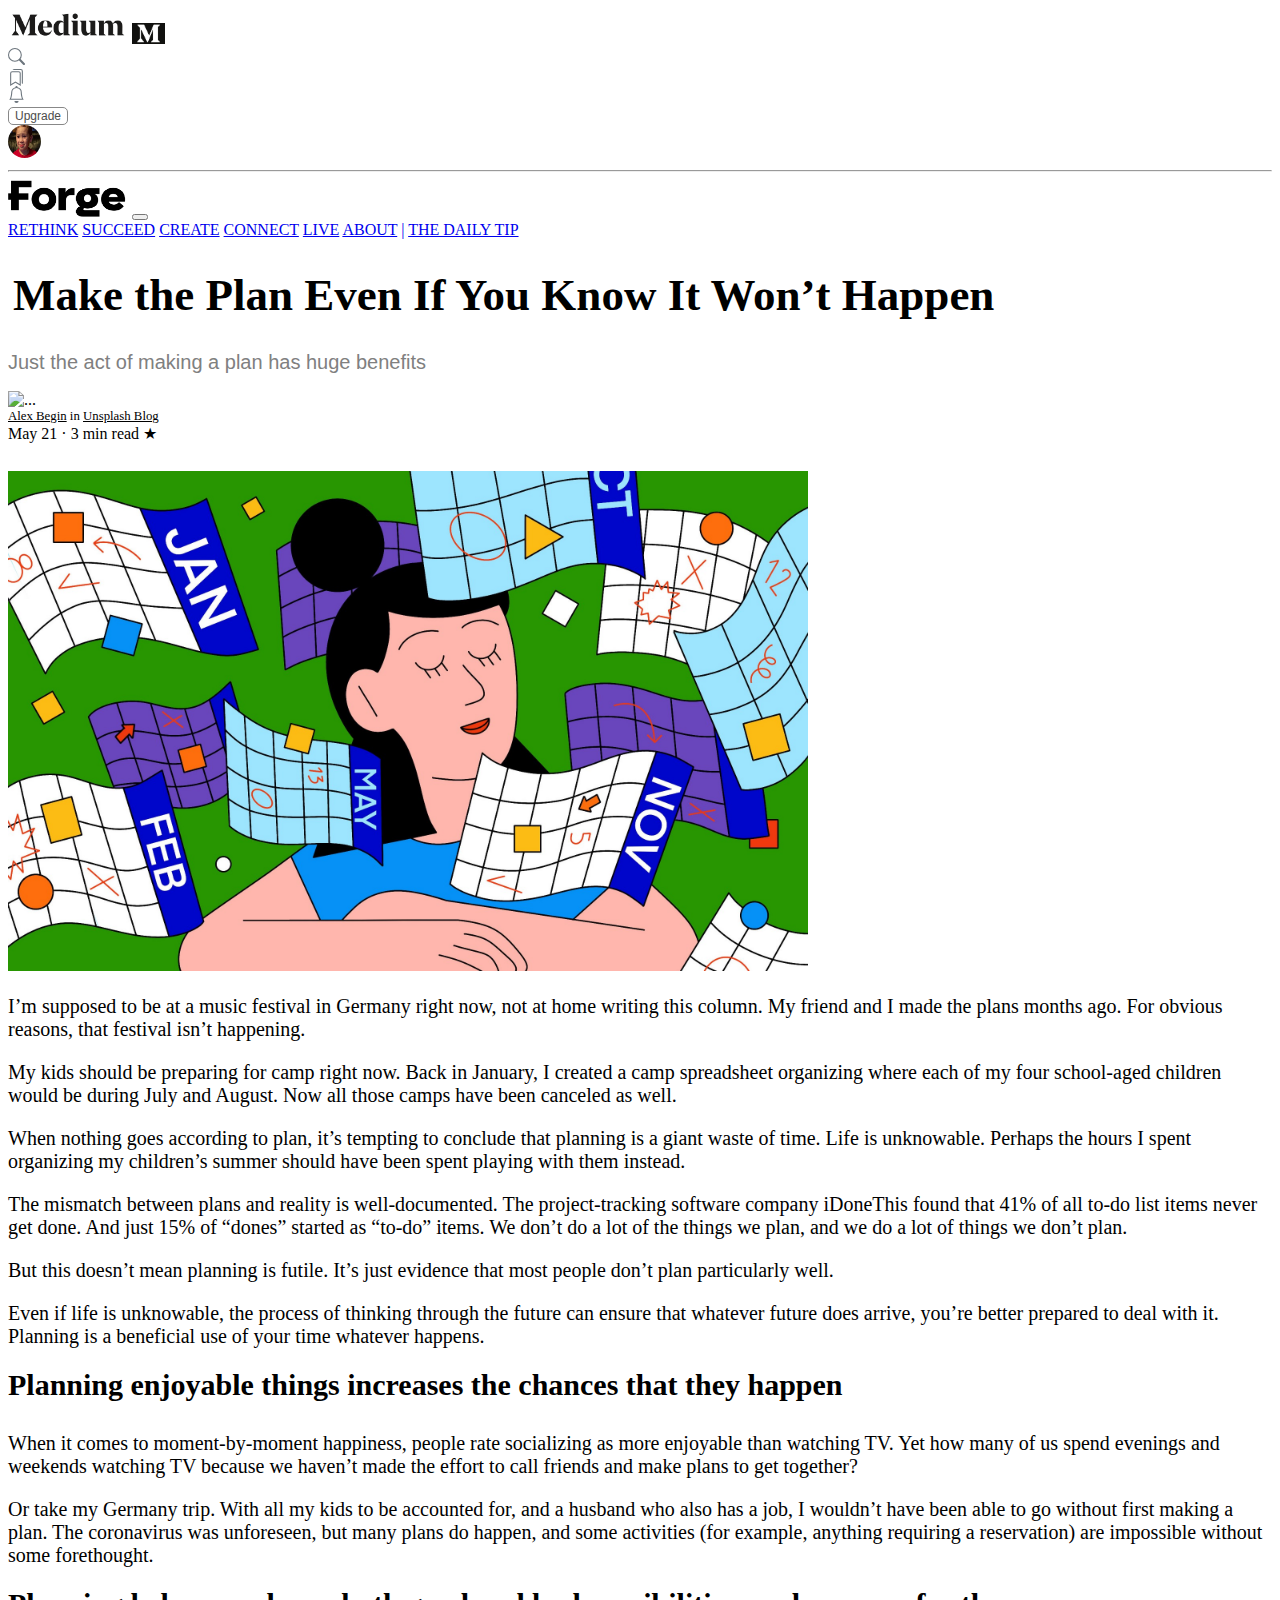
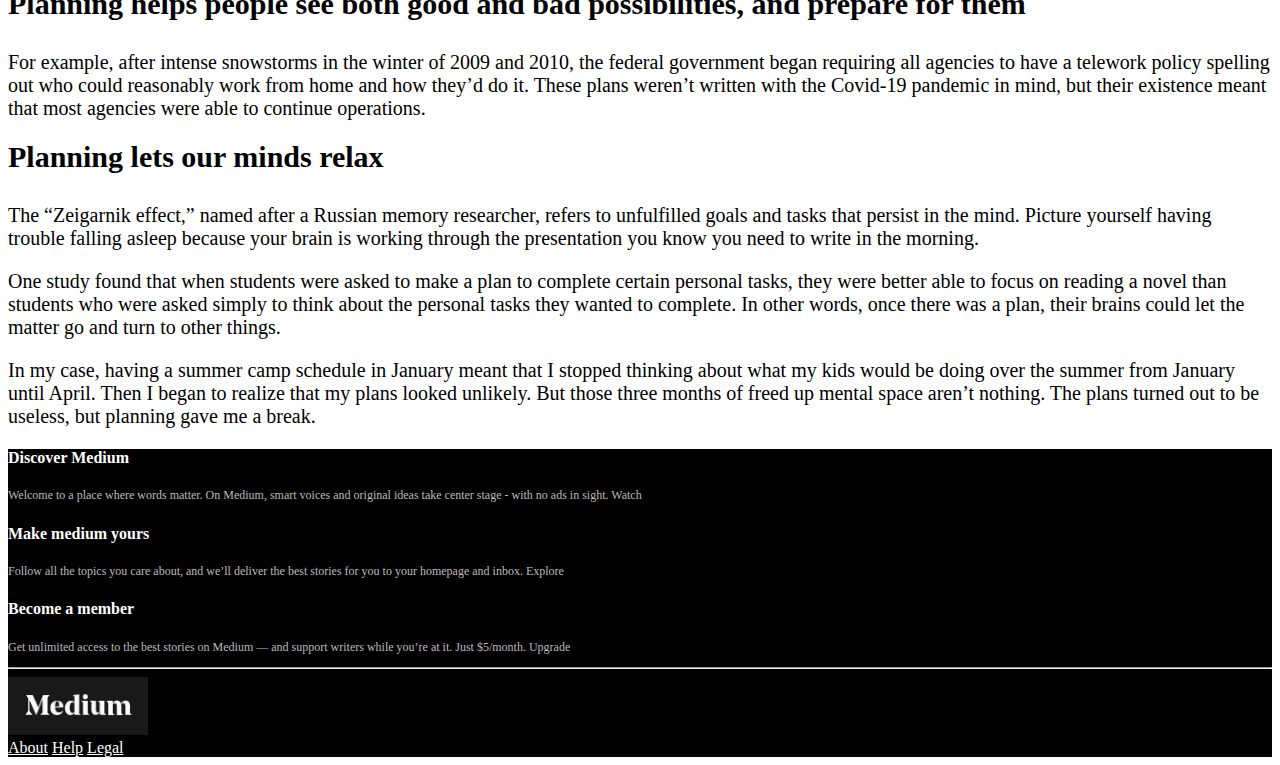
==== commit 4a0b734e: "Merge branch 'master' into cardsajax" ====
--- a/blog.html
+++ b/blog.html
@@ -71,14 +71,14 @@
             </div>
             <div class="col-12 col-md-8 mt-4">
                 <div class="row mb-4 w-100">
-                    <div class="col-2 col-md-1 text-muted">
+                    <div class="col-1 text-muted">
                         <img src="https://cdn-images-1.medium.com/fit/c/40/40/2*goy7ry8ZhVo8PxPB9E9Ayg.png" alt="..." class="rounded-circle">
                     </div>
-                    <div class="col-9 col-md-4 text-left">
+                    <div class="col-4 text-left">
                         <div class="anchor"><a href="#">Alex Begin</a> in <a href="#">Unsplash Blog</a></div>
                         <span class="text-muted text-aside">May 21 &CenterDot; 3 min read &starf;</span>
                     </div>
-                    <div class="col-7 col-md-7 d-flex justify-content-end">
+                    <div class="col-7 d-flex justify-content-end">
                         <ion-icon class="icons-blog" name="logo-twitter"></ion-icon>
                         <ion-icon class="icons-blog" name="logo-linkedin"></ion-icon>
                         <ion-icon class="icons-blog" name="logo-facebook"></ion-icon>
@@ -87,7 +87,7 @@
                     </div>
                 </div>
             </div>
-            <img class=" col-md-12 image-blog" src="/images/1_680Ev8MZdzDMud6RQ_VcMA.jpeg" alt="">
+            <img class="image-blog" src="/images/1_680Ev8MZdzDMud6RQ_VcMA.jpeg" alt="">
             <div class=" paragraph-blog col-12 col-md-8 mt-4">
                 <p>I’m supposed to be at a music festival in Germany right now, not at home writing this column. My friend and I made the plans months ago. For obvious reasons, that festival isn’t happening.</p>
                 <p>My kids should be preparing for camp right now. Back in January, I created a camp spreadsheet organizing where each of my four school-aged children would be during July and August. Now all those camps have been canceled as well.</p>
@@ -138,10 +138,10 @@
         </div>
         <hr>
         <div class="d-flex">
-            <div class="col-6 col-md-5">
-                <img class=" d-none d-md-block cursor-hand" src="/images/logo_medium_white.png" width="140" alt="">
+            <div class=" row col-12 col-md-5 justify-content-between">
+                <img class="d-flex d-md-block cursor-hand" src="/images/logo_medium_white.png" width="140" alt="">
             </div>
-            <div class="col-6 col-md-7 d-flex justify-content-end">
+            <div class="col-12 col-md-7 d-flex justify-content-end">
                 <a class="footer-links mx-3 mt-3" href="#">About</a>
                 <a class="footer-links mx-3 mt-3" href="#">Help</a>
                 <a class="footer-links mx-3 mt-3" href="#">Legal</a>
--- a/css/styles.css
+++ b/css/styles.css
@@ -111,75 +111,86 @@
           justify-content: center;
 }
 
+.horizontal-contenedor {
+  overflow-y: hidden;
+  overflow-x: auto;
+  width: auto;
+  height: 50px;
+  padding: 10px;
+}
+
+.list-scroll {
+  font-size: small;
+  margin: 5px;
+  list-style: none;
+  white-space: nowrap;
+  color: #6c757d;
+}
+
+.list-scroll li {
+  margin-right: 15px;
+}
+
+.list-scroll li a {
+  color: #6c757d;
+}
+
+.list-scroll li a:hover {
+  color: black;
+}
+
+/*
 .parent-nav-sticky {
-  width: 100%;
-  position: -webkit-sticky;
-  position: sticky;
-  z-index: 1;
-  top: 0;
-  display: -webkit-box;
-  display: -ms-flexbox;
-  display: flex;
-  -webkit-box-pack: center;
-      -ms-flex-pack: center;
-          justify-content: center;
-  background-color: #fff;
-}
-
-.parent-nav-sticky .nav-sticky {
-  -webkit-box-align: end;
-      -ms-flex-align: end;
-          align-items: flex-end;
-  width: 90%;
-  overflow: auto;
-}
-
-.parent-nav-sticky .nav-sticky ul {
-  display: -webkit-box;
-  display: -ms-flexbox;
-  display: flex;
-  white-space: nowrap;
-  margin: 0;
-  padding: 0;
-}
-
-.parent-nav-sticky .nav-sticky ul li {
-  margin: 0 7.5px;
-  list-style: none;
-}
-
-.parent-nav-sticky .nav-sticky ul li a {
-  color: #6c757d;
-  text-align: justify;
-  text-decoration: none;
-}
+    width: 100%;
+    position: sticky;
+    z-index: 1;
+    top: 0;
+    display: flex;
+    justify-content: center;
+    background-color: #fff;
+    .nav-sticky {
+        align-items: flex-end;
+        width: 90%;
+        overflow: auto;
+        ul {
+            display: flex;
+            white-space: nowrap;
+            margin: 0;
+            padding: 0;
+            li {
+                margin: 0 7.5px;
+                list-style: none;
+                a {
+                    color: $color-muted;
+                    text-align: justify;
+                    text-decoration: none;
+                }
+            }
+        }
+    }
+    
 
 @media (min-width: 768px) {
-  .parent-nav-sticky .nav-sticky {
-    -webkit-box-align: end;
-        -ms-flex-align: end;
-            align-items: flex-end;
-    width: 85%;
-    overflow: auto;
-  }
-  .parent-nav-sticky .nav-sticky ul {
-    display: -webkit-box;
-    display: -ms-flexbox;
-    display: flex;
-    -webkit-box-pack: space-evenly;
-        -ms-flex-pack: space-evenly;
+    .nav-sticky {
+        align-items: flex-end;
+        width: 85%;
+        overflow: auto;
+        ul {
+            display: flex;
             justify-content: space-evenly;
-  }
-  .parent-nav-sticky .nav-sticky ul li {
-    margin: 0 7.5px;
-    list-style: none;
-  }
-  .parent-nav-sticky .nav-sticky ul li a {
-    color: #6c757d;
-    text-align: justify;
-  }
-}
-
+            li {
+                margin: 0 7.5px;
+                list-style: none;
+                a {
+                    color: $color-muted;
+                    text-align: justify;
+                }
+            }
+        }
+    }
+}
+}
+*/
 .nav-header {
   list-style: none;
   display: -webkit-box;
@@ -362,4 +373,46 @@
   font-weight: lighter;
   color: gray;
 }
+
+.icons-blog {
+  font-size: 25px;
+  margin-left: 5px;
+  margin-right: 5px;
+  margin-top: 10px;
+}
+
+.image-blog {
+  -o-object-fit: cover;
+     object-fit: cover;
+  width: 800px;
+}
+
+.paragraph-blog p {
+  font-family: 'Crimson Text', serif;
+  font-size: 20px;
+  font-weight: lighter;
+}
+
+.paragraph-blog h3 {
+  font-size: 30px;
+  font-weight: bold;
+  margin-top: 15px;
+}
+
+footer {
+  background-color: black;
+}
+
+footer p {
+  font-size: 12px;
+  color: #bbbbbb;
+}
+
+footer h4 {
+  color: white;
+}
+
+.footer-links {
+  color: white;
+}
 /*# sourceMappingURL=styles.css.map */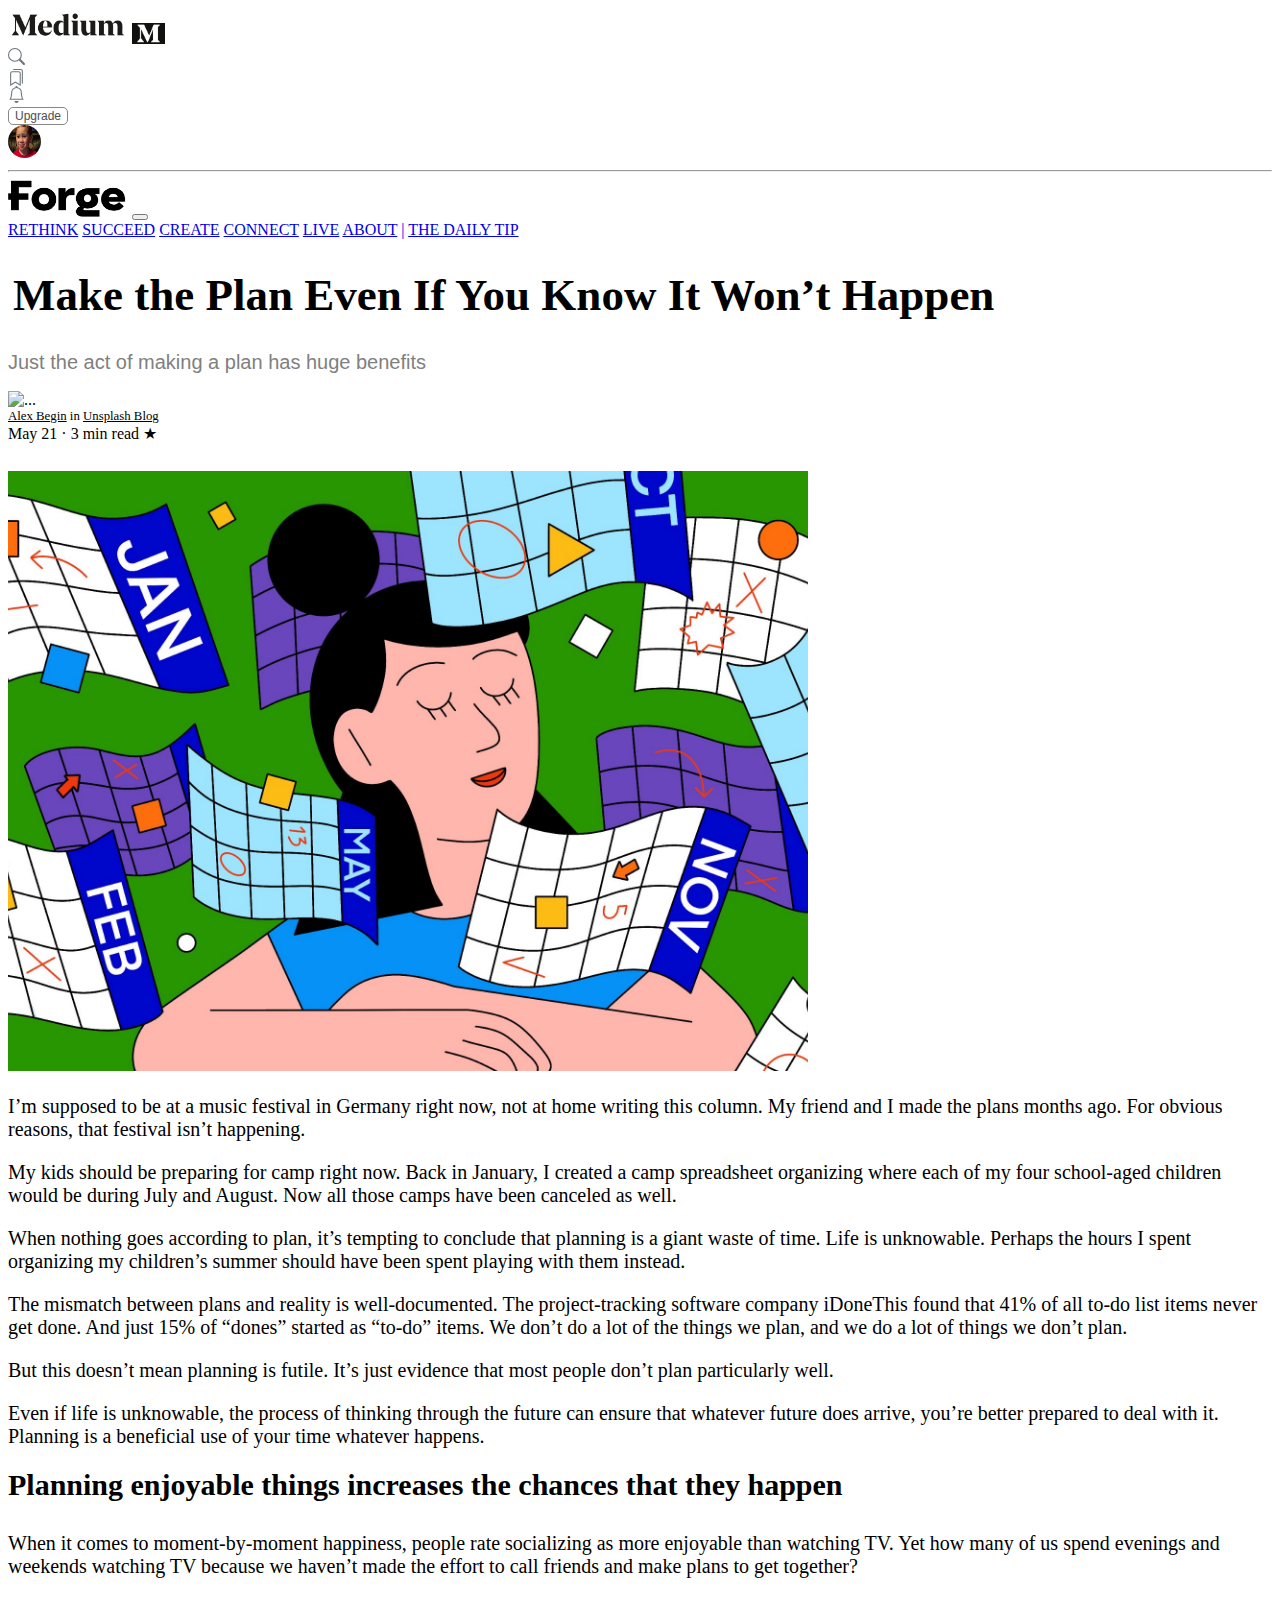
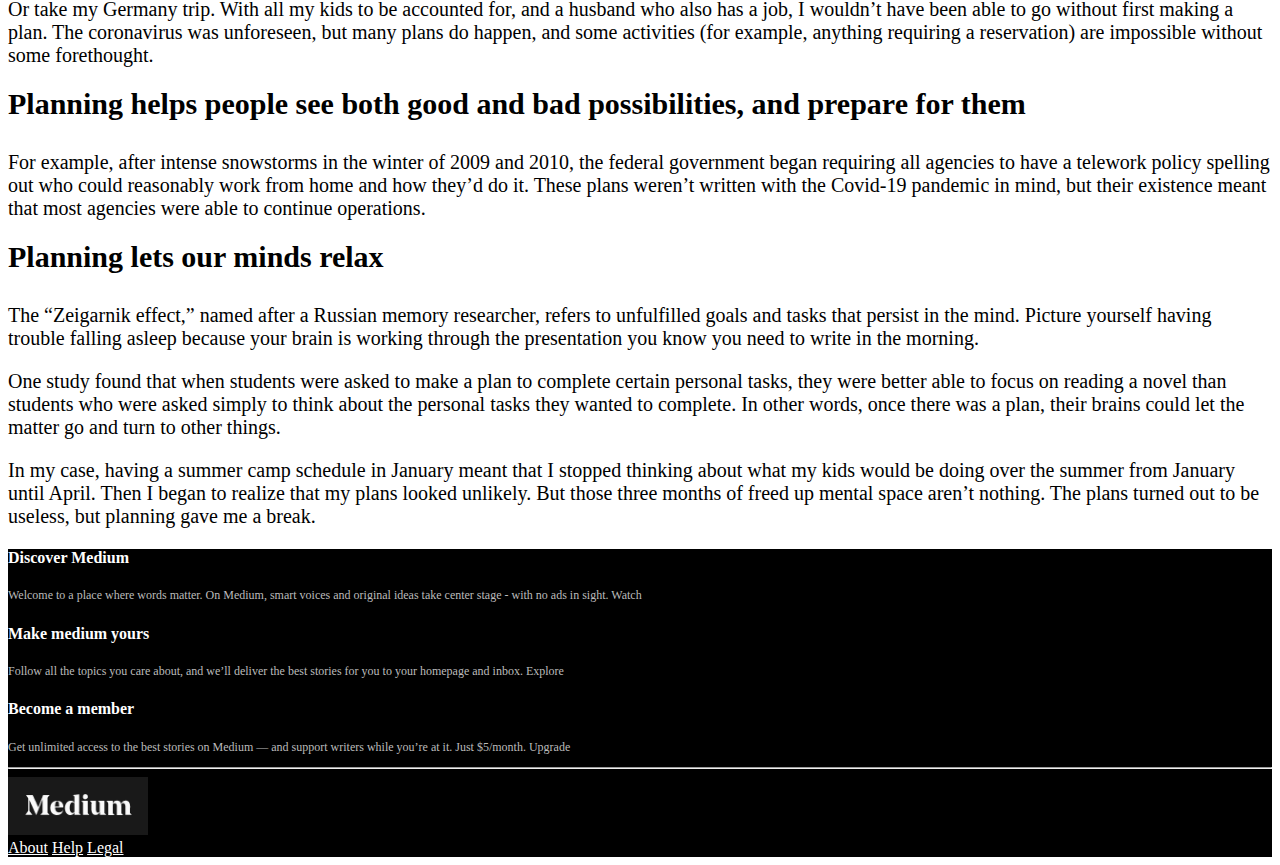
==== commit 04d10d4d: "Merge pull request #25 from rorhedia/blog" ====
--- a/blog.html
+++ b/blog.html
@@ -71,14 +71,14 @@
             </div>
             <div class="col-12 col-md-8 mt-4">
                 <div class="row mb-4 w-100">
-                    <div class="col-1 text-muted">
+                    <div class="col-2 col-md-1 text-muted">
                         <img src="https://cdn-images-1.medium.com/fit/c/40/40/2*goy7ry8ZhVo8PxPB9E9Ayg.png" alt="..." class="rounded-circle">
                     </div>
-                    <div class="col-4 text-left">
+                    <div class="col-9 col-md-4 text-left">
                         <div class="anchor"><a href="#">Alex Begin</a> in <a href="#">Unsplash Blog</a></div>
                         <span class="text-muted text-aside">May 21 &CenterDot; 3 min read &starf;</span>
                     </div>
-                    <div class="col-7 d-flex justify-content-end">
+                    <div class="col-7 col-md-7 d-flex justify-content-end">
                         <ion-icon class="icons-blog" name="logo-twitter"></ion-icon>
                         <ion-icon class="icons-blog" name="logo-linkedin"></ion-icon>
                         <ion-icon class="icons-blog" name="logo-facebook"></ion-icon>
@@ -87,7 +87,7 @@
                     </div>
                 </div>
             </div>
-            <img class="image-blog" src="/images/1_680Ev8MZdzDMud6RQ_VcMA.jpeg" alt="">
+            <img class=" col-md-12 image-blog" src="/images/1_680Ev8MZdzDMud6RQ_VcMA.jpeg" alt="">
             <div class=" paragraph-blog col-12 col-md-8 mt-4">
                 <p>I’m supposed to be at a music festival in Germany right now, not at home writing this column. My friend and I made the plans months ago. For obvious reasons, that festival isn’t happening.</p>
                 <p>My kids should be preparing for camp right now. Back in January, I created a camp spreadsheet organizing where each of my four school-aged children would be during July and August. Now all those camps have been canceled as well.</p>
@@ -138,10 +138,10 @@
         </div>
         <hr>
         <div class="d-flex">
-            <div class=" row col-12 col-md-5 justify-content-between">
-                <img class="d-flex d-md-block cursor-hand" src="/images/logo_medium_white.png" width="140" alt="">
+            <div class="col-6 col-md-5">
+                <img class=" d-none d-md-block cursor-hand" src="/images/logo_medium_white.png" width="140" alt="">
             </div>
-            <div class="col-12 col-md-7 d-flex justify-content-end">
+            <div class="col-6 col-md-7 d-flex justify-content-end">
                 <a class="footer-links mx-3 mt-3" href="#">About</a>
                 <a class="footer-links mx-3 mt-3" href="#">Help</a>
                 <a class="footer-links mx-3 mt-3" href="#">Legal</a>
--- a/css/styles.css
+++ b/css/styles.css
@@ -384,7 +384,17 @@
 .image-blog {
   -o-object-fit: cover;
      object-fit: cover;
-  width: 800px;
+  width: 400px;
+  height: 300px;
+}
+
+@media (min-width: 728px) {
+  .image-blog {
+    -o-object-fit: cover;
+       object-fit: cover;
+    width: 800px;
+    height: 600px;
+  }
 }
 
 .paragraph-blog p {
